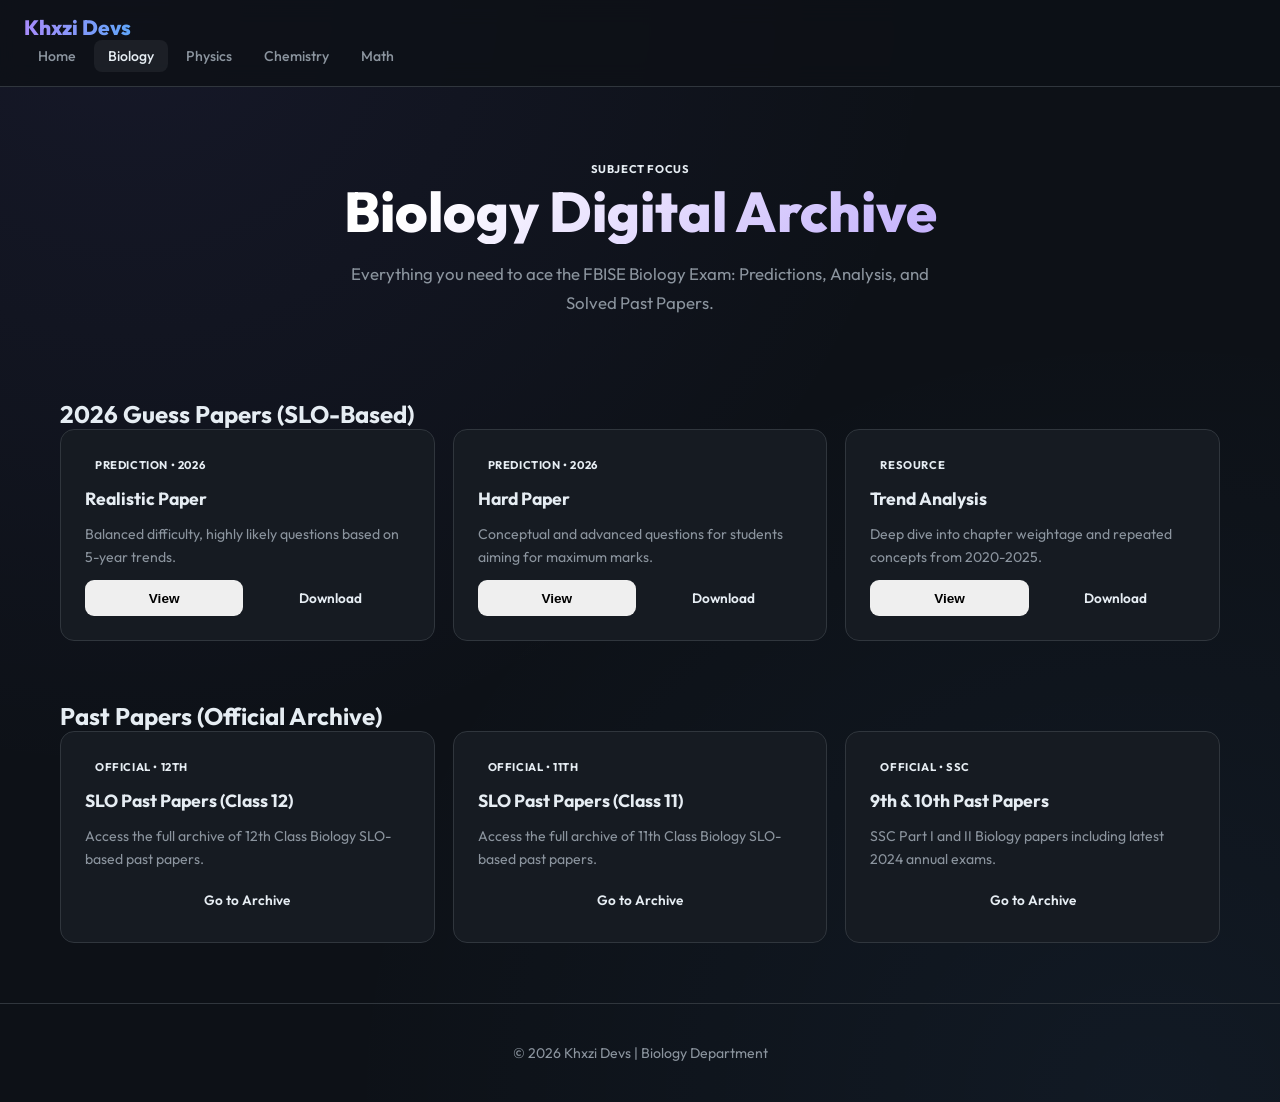
==== biology.html @ a5e5be3f "Initial: FBISE CDN — 34 papers, premium UI, sitemap" ====
<!DOCTYPE html>
<html lang="en">
<head>
    <meta charset="UTF-8">
    <meta name="viewport" content="width=device-width, initial-scale=1.0">
    <title>Biology Archive | Khxzi Devs</title>
    <link rel="stylesheet" href="assets/css/style.css">
    <link rel="preconnect" href="https://fonts.googleapis.com">
    <link href="https://fonts.googleapis.com/css2?family=Outfit:wght@300;400;600;800&display=swap" rel="stylesheet">
</head>
<body>
    <nav>
        <div class="nav-container">
            <a href="index.html" class="logo">Khxzi Devs</a>
            <div class="nav-links">
                <a href="index.html">Home</a>
                <a href="biology.html" class="active">Biology</a>
                <a href="physics.html">Physics</a>
                <a href="chemistry.html">Chemistry</a>
                <a href="math.html">Math</a>
            </div>
        </div>
    </nav>

    <main class="container">
        <header class="hero animate-up">
            <span class="card-tag">Subject Focus</span>
            <h1>Biology Digital Archive</h1>
            <p>Everything you need to ace the FBISE Biology Exam: Predictions, Analysis, and Solved Past Papers.</p>
        </header>

        <section class="animate-up">
            <h2>2026 Guess Papers (SLO-Based)</h2>
            <div class="grid">
                <!-- Realistic -->
                <div class="card">
                    <span class="card-tag">Prediction • 2026</span>
                    <h3>Realistic Paper</h3>
                    <p>Balanced difficulty, highly likely questions based on 5-year trends.</p>
                    <div class="card-actions">
                        <button class="btn btn-primary" onclick="viewPDF('papers/FBISE_Biology_2026_Realistic_Paper.pdf')">View</button>
                        <a href="papers/FBISE_Biology_2026_Realistic_Paper.pdf" download class="btn btn-outline">Download</a>
                    </div>
                </div>

                <!-- Hard -->
                <div class="card">
                    <span class="card-tag">Prediction • 2026</span>
                    <h3>Hard Paper</h3>
                    <p>Conceptual and advanced questions for students aiming for maximum marks.</p>
                    <div class="card-actions">
                        <button class="btn btn-primary" onclick="viewPDF('papers/FBISE_Biology_2026_Hard_Paper.pdf')">View</button>
                        <a href="papers/FBISE_Biology_2026_Hard_Paper.pdf" download class="btn btn-outline">Download</a>
                    </div>
                </div>

                <!-- Analysis -->
                <div class="card">
                    <span class="card-tag">Resource</span>
                    <h3>Trend Analysis</h3>
                    <p>Deep dive into chapter weightage and repeated concepts from 2020-2025.</p>
                    <div class="card-actions">
                        <button class="btn btn-primary" onclick="viewPDF('papers/FBISE_Biology_2026_Analysis_Report.pdf')">View</button>
                        <a href="papers/FBISE_Biology_2026_Analysis_Report.pdf" download class="btn btn-outline">Download</a>
                    </div>
                </div>
            </div>
        </section>

        <section style="margin-top: 60px;" class="animate-up">
            <h2>Past Papers (Official Archive)</h2>
            <div class="grid">
                <div class="card">
                    <span class="card-tag">Official • 12th</span>
                    <h3>SLO Past Papers (Class 12)</h3>
                    <p>Access the full archive of 12th Class Biology SLO-based past papers.</p>
                    <a href="https://pastpapersfbise.com/federal-board-12th-class-slo-past-papers/" target="_blank" class="btn btn-outline">Go to Archive</a>
                </div>
                <div class="card">
                    <span class="card-tag">Official • 11th</span>
                    <h3>SLO Past Papers (Class 11)</h3>
                    <p>Access the full archive of 11th Class Biology SLO-based past papers.</p>
                    <a href="https://pastpapersfbise.com/class-11-fbise-past-papers-pdf-download/" target="_blank" class="btn btn-outline">Go to Archive</a>
                </div>
                <div class="card">
                    <span class="card-tag">Official • SSC</span>
                    <h3>9th & 10th Past Papers</h3>
                    <p>SSC Part I and II Biology papers including latest 2024 annual exams.</p>
                    <a href="https://pastpapersfbise.com/fbise-9th-class-past-papers/" target="_blank" class="btn btn-outline">Go to Archive</a>
                </div>
            </div>
        </section>
    </main>

    <div class="viewer-overlay" id="viewer">
        <div class="viewer-header">
            <h3 id="viewer-title">PDF Viewer</h3>
            <button class="btn btn-primary" style="max-width: 100px;" onclick="closeViewer()">Close</button>
        </div>
        <div class="viewer-content">
            <iframe id="pdf-frame"></iframe>
        </div>
    </div>

    <footer>
        <p>&copy; 2026 Khxzi Devs | Biology Department</p>
    </footer>

    <script src="assets/js/main.js"></script>
</body>
</html>
---- assets/css/style.css ----
@import url('https://fonts.googleapis.com/css2?family=Outfit:wght@300;400;600;800&family=JetBrains+Mono:wght@500&display=swap');

*{margin:0;padding:0;box-sizing:border-box}
:root{
  --bg:#0d1117;--card:#161b22;--card2:#21262d;
  --primary:#7c6af5;--accent:#58a6ff;--green:#3fb950;
  --text:#e6edf3;--dim:#8b949e;--border:#30363d;
  --radius:14px;
}

html{scroll-behavior:smooth}
body{background:var(--bg);color:var(--text);font-family:'Outfit',sans-serif;min-height:100vh;
  background-image:radial-gradient(ellipse at 10% 0%,rgba(124,106,245,.08) 0,transparent 50%),
    radial-gradient(ellipse at 90% 100%,rgba(88,166,255,.06) 0,transparent 50%)}

a{text-decoration:none;color:inherit}

/* ─── NAV ─── */
nav{position:sticky;top:0;z-index:900;
  background:rgba(13,17,23,.85);backdrop-filter:blur(12px);
  border-bottom:1px solid var(--border);padding:14px 24px}
.nav-inner{max-width:1200px;margin:0 auto;display:flex;align-items:center;justify-content:space-between;gap:16px}
.logo{font-size:1.3rem;font-weight:800;
  background:linear-gradient(90deg,#a78bfa,#60a5fa);-webkit-background-clip:text;-webkit-text-fill-color:transparent}
.logo span{font-family:'JetBrains Mono',monospace;font-size:.75rem;-webkit-text-fill-color:#8b949e;display:block;margin-top:-4px}
.nav-links{display:flex;gap:4px}
.nav-links a{padding:7px 14px;border-radius:8px;color:var(--dim);font-size:.88rem;font-weight:500;transition:.2s}
.nav-links a:hover,.nav-links a.active{color:var(--text);background:rgba(255,255,255,.06)}
.hamburger{display:none;background:none;border:none;color:var(--text);font-size:1.5rem;cursor:pointer}

/* ─── HERO ─── */
.hero{text-align:center;padding:70px 20px 50px}
.hero-badge{display:inline-block;background:rgba(124,106,245,.15);border:1px solid rgba(124,106,245,.3);
  color:#a78bfa;padding:5px 14px;border-radius:100px;font-size:.8rem;font-weight:600;letter-spacing:.5px;margin-bottom:20px}
.hero h1{font-size:clamp(2rem,5vw,3.5rem);font-weight:800;line-height:1.15;margin-bottom:16px;
  background:linear-gradient(135deg,#fff 30%,#a78bfa);-webkit-background-clip:text;-webkit-text-fill-color:transparent}
.hero p{color:var(--dim);max-width:600px;margin:0 auto 32px;font-size:1.05rem;line-height:1.7}
.hero-stats{display:flex;gap:40px;justify-content:center;flex-wrap:wrap}
.stat{text-align:center}.stat-n{font-size:2rem;font-weight:800;color:#a78bfa}.stat-l{font-size:.8rem;color:var(--dim)}

/* ─── SECTION ─── */
.container{max-width:1200px;margin:0 auto;padding:0 20px 60px}
.section-title{font-size:1.5rem;font-weight:700;margin-bottom:24px;display:flex;align-items:center;gap:12px}
.section-title::after{content:'';height:1px;flex:1;background:var(--border)}

/* ─── GRID / CARDS ─── */
.grid{display:grid;grid-template-columns:repeat(auto-fill,minmax(300px,1fr));gap:18px}
.card{background:var(--card);border:1px solid var(--border);border-radius:var(--radius);
  padding:24px;display:flex;flex-direction:column;gap:12px;
  transition:transform .25s,border-color .25s,box-shadow .25s}
.card:hover{transform:translateY(-5px);border-color:var(--primary);
  box-shadow:0 12px 30px rgba(0,0,0,.4),0 0 0 1px rgba(124,106,245,.2)}
.card-tag{font-size:.7rem;font-weight:700;text-transform:uppercase;letter-spacing:.6px;
  padding:4px 10px;border-radius:6px;display:inline-block;width:fit-content}
.tag-bio{background:rgba(63,185,80,.1);color:#3fb950;border:1px solid rgba(63,185,80,.2)}
.tag-phy{background:rgba(88,166,255,.1);color:#58a6ff;border:1px solid rgba(88,166,255,.2)}
.tag-che{background:rgba(255,166,0,.1);color:#ffa600;border:1px solid rgba(255,166,0,.2)}
.tag-mat{background:rgba(240,100,100,.1);color:#f06464;border:1px solid rgba(240,100,100,.2)}
.tag-gen{background:rgba(124,106,245,.1);color:#a78bfa;border:1px solid rgba(124,106,245,.2)}
.tag-arc{background:rgba(139,148,158,.1);color:#8b949e;border:1px solid rgba(139,148,158,.2)}
.card h3{font-size:1.1rem;font-weight:700;color:var(--text);line-height:1.3}
.card p{color:var(--dim);font-size:.88rem;line-height:1.6;flex:1}
.card-actions{display:flex;gap:8px;margin-top:auto}

/* ─── BUTTONS ─── */
.btn{padding:9px 16px;border-radius:9px;font-size:.85rem;font-weight:600;cursor:pointer;
  border:none;transition:.2s;text-align:center;flex:1;display:block}
.btn-view{background:var(--primary);color:#fff}
.btn-view:hover{background:#6355d6;filter:brightness(1.1)}
.btn-dl{background:transparent;border:1px solid var(--border);color:var(--text)}
.btn-dl:hover{border-color:var(--accent);color:var(--accent)}
.btn-ext{background:transparent;border:1px solid var(--border);color:var(--dim);display:flex;align-items:center;justify-content:center;gap:6px}
.btn-ext:hover{border-color:var(--text);color:var(--text)}

/* ─── FILTERS ─── */
.filters{display:flex;gap:8px;flex-wrap:wrap;margin-bottom:28px}
.filter-btn{background:var(--card);border:1px solid var(--border);color:var(--dim);
  padding:7px 16px;border-radius:8px;cursor:pointer;font-size:.85rem;font-weight:500;transition:.2s}
.filter-btn.active,.filter-btn:hover{color:var(--text);border-color:var(--primary);background:rgba(124,106,245,.1)}

/* ─── VIEWER ─── */
#viewer{position:fixed;inset:0;background:rgba(0,0,0,.96);z-index:1000;
  display:none;flex-direction:column}
.viewer-bar{display:flex;align-items:center;justify-content:space-between;padding:12px 20px;
  background:var(--card);border-bottom:1px solid var(--border);gap:12px}
.viewer-bar h3{font-size:.95rem;font-weight:600;overflow:hidden;text-overflow:ellipsis;white-space:nowrap;flex:1}
.viewer-actions{display:flex;gap:8px;flex-shrink:0}
.viewer-iframe{flex:1;width:100%;border:none}

/* ─── FOOTER ─── */
footer{border-top:1px solid var(--border);padding:40px 20px;text-align:center;color:var(--dim);font-size:.88rem}
footer strong{color:var(--text)}

/* ─── RESPONSIVE ─── */
@media(max-width:768px){
  .nav-links{display:none;flex-direction:column;position:absolute;top:100%;left:0;right:0;
    background:var(--card);border-bottom:1px solid var(--border);padding:8px}
  .nav-links.open{display:flex}
  .hamburger{display:block}
  .hero{padding:40px 16px 30px}
  .grid{grid-template-columns:1fr}
  .hero-stats{gap:24px}
}
@keyframes fadeUp{from{opacity:0;transform:translateY(20px)}to{opacity:1;transform:translateY(0)}}
.fade-up{animation:fadeUp .5s ease forwards}
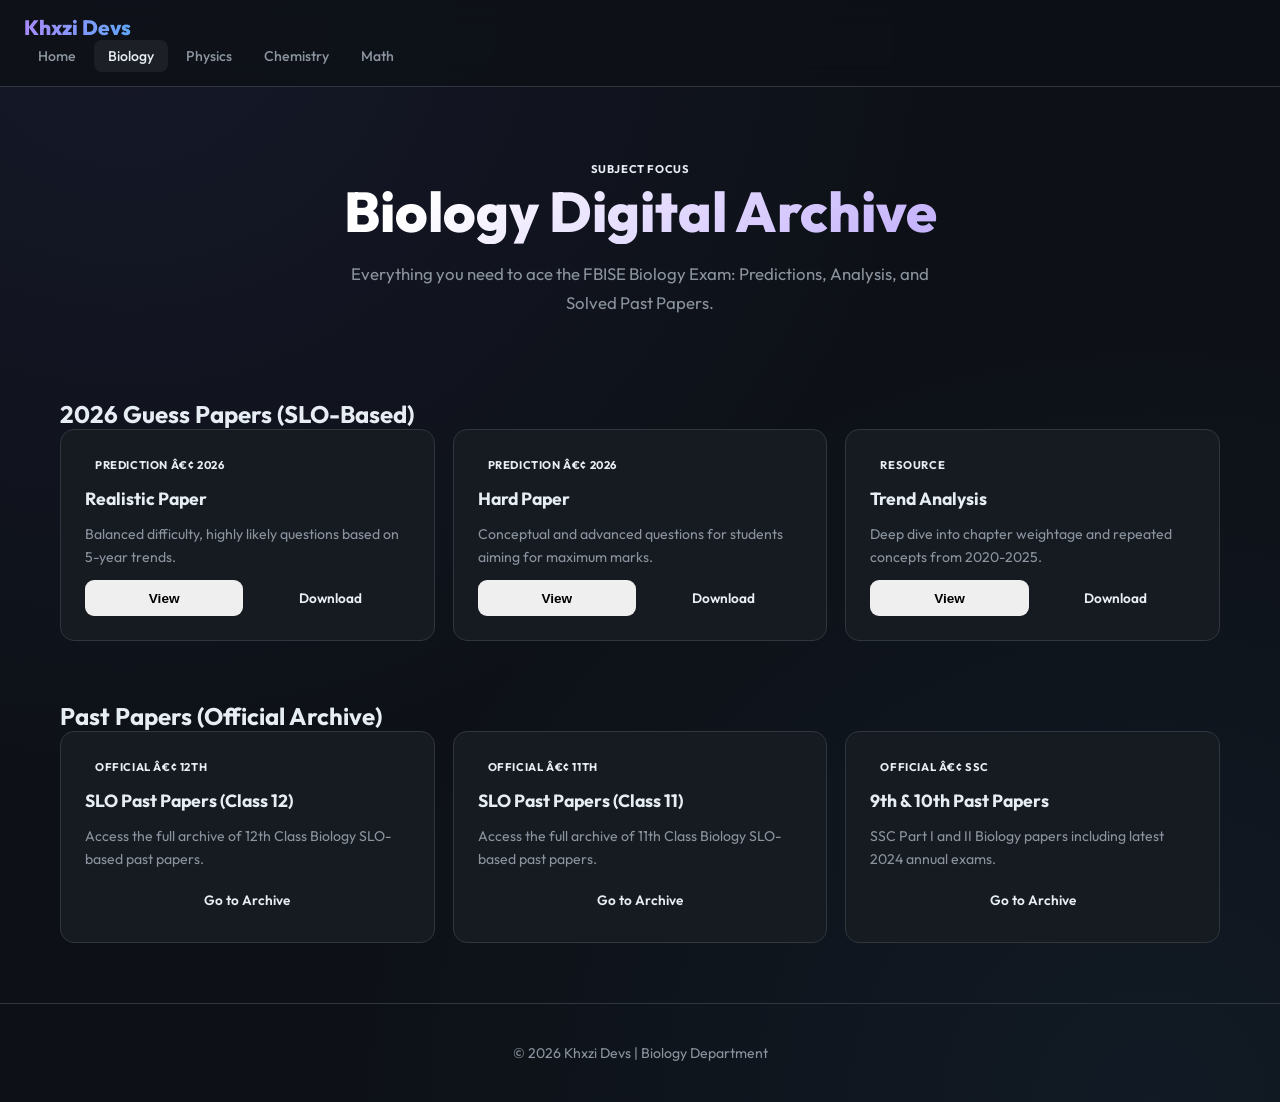
==== commit ddbaf3c8: "Add SVG logo/favicon, inject into HTML, build full PDF sitemap" ====
--- a/biology.html
+++ b/biology.html
@@ -1,4 +1,4 @@
-<!DOCTYPE html>
+﻿<!DOCTYPE html>
 <html lang="en">
 <head>
     <meta charset="UTF-8">
@@ -7,6 +7,7 @@
     <link rel="stylesheet" href="assets/css/style.css">
     <link rel="preconnect" href="https://fonts.googleapis.com">
     <link href="https://fonts.googleapis.com/css2?family=Outfit:wght@300;400;600;800&display=swap" rel="stylesheet">
+  <link rel="icon" type="image/svg+xml" href="assets/logo.svg">
 </head>
 <body>
     <nav>
@@ -34,7 +35,7 @@
             <div class="grid">
                 <!-- Realistic -->
                 <div class="card">
-                    <span class="card-tag">Prediction • 2026</span>
+                    <span class="card-tag">Prediction â€¢ 2026</span>
                     <h3>Realistic Paper</h3>
                     <p>Balanced difficulty, highly likely questions based on 5-year trends.</p>
                     <div class="card-actions">
@@ -45,7 +46,7 @@
 
                 <!-- Hard -->
                 <div class="card">
-                    <span class="card-tag">Prediction • 2026</span>
+                    <span class="card-tag">Prediction â€¢ 2026</span>
                     <h3>Hard Paper</h3>
                     <p>Conceptual and advanced questions for students aiming for maximum marks.</p>
                     <div class="card-actions">
@@ -71,19 +72,19 @@
             <h2>Past Papers (Official Archive)</h2>
             <div class="grid">
                 <div class="card">
-                    <span class="card-tag">Official • 12th</span>
+                    <span class="card-tag">Official â€¢ 12th</span>
                     <h3>SLO Past Papers (Class 12)</h3>
                     <p>Access the full archive of 12th Class Biology SLO-based past papers.</p>
                     <a href="https://pastpapersfbise.com/federal-board-12th-class-slo-past-papers/" target="_blank" class="btn btn-outline">Go to Archive</a>
                 </div>
                 <div class="card">
-                    <span class="card-tag">Official • 11th</span>
+                    <span class="card-tag">Official â€¢ 11th</span>
                     <h3>SLO Past Papers (Class 11)</h3>
                     <p>Access the full archive of 11th Class Biology SLO-based past papers.</p>
                     <a href="https://pastpapersfbise.com/class-11-fbise-past-papers-pdf-download/" target="_blank" class="btn btn-outline">Go to Archive</a>
                 </div>
                 <div class="card">
-                    <span class="card-tag">Official • SSC</span>
+                    <span class="card-tag">Official â€¢ SSC</span>
                     <h3>9th & 10th Past Papers</h3>
                     <p>SSC Part I and II Biology papers including latest 2024 annual exams.</p>
                     <a href="https://pastpapersfbise.com/fbise-9th-class-past-papers/" target="_blank" class="btn btn-outline">Go to Archive</a>
@@ -109,3 +110,4 @@
     <script src="assets/js/main.js"></script>
 </body>
 </html>
+
